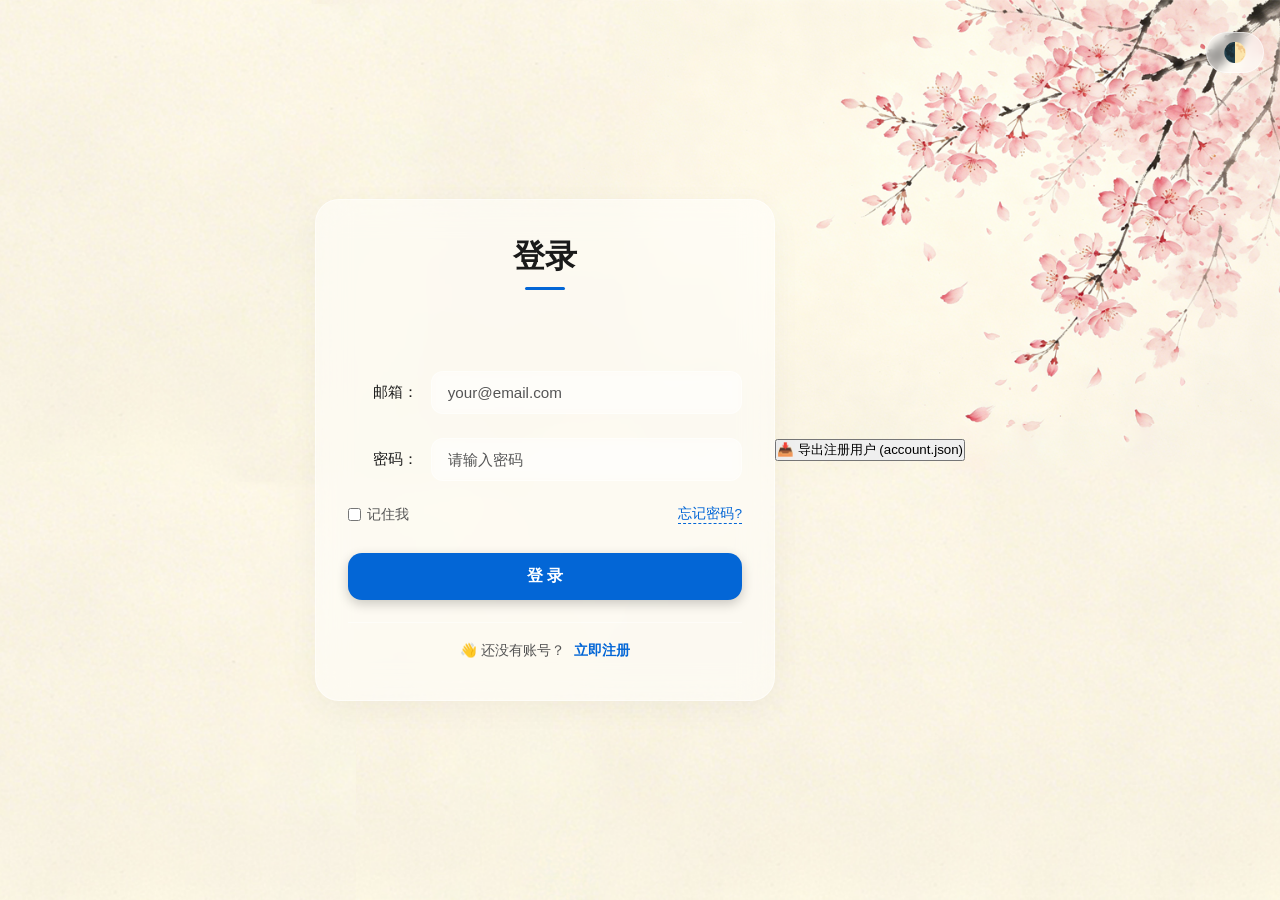
==== login.html @ 9a932646 "update" ====
<!DOCTYPE html>
<html lang="zh-CN">
<head>
    <meta charset="UTF-8">
    <meta name="viewport" content="width=device-width, initial-scale=1.0">
    <title>AsukaLin · 登录</title>

    <!-- 主题防闪烁 -->
    <script>
        (function () {
            const stored = localStorage.getItem('theme');
            const prefersDark = window.matchMedia('(prefers-color-scheme: dark)');
            if (stored) {
                document.documentElement.setAttribute('data-theme', stored);
            } else {
                document.documentElement.setAttribute('data-theme', prefersDark.matches ? 'dark' : 'light');
            }
        })();
    </script>

    <!-- 样式路径调整 -->
    <link rel="stylesheet" href="css/login.css">
</head>
<body>

    <button class="theme-toggle" id="themeToggle" aria-label="切换主题">🌓</button>

    <div class="login-card" id="authCard"></div>

        <div class="export-container">
        <button id="exportBtn" class="export-btn">
            📥 导出注册用户 (account.json)
        </button>
    </div>

    <!-- JS 路径调整 -->
    <script src="js/login.js"></script>
</body>
</html>
---- css/login.css ----
/* ==========================================
   login.css - 登录/注册页样式（继承博客主题）
   ========================================== */

/* ---------- 主题变量（与博客完全一致） ---------- */
:root,
[data-theme="dark"] {
    --bg: #1a1a2e;
    --bg-secondary: #16213e;
    --text: #e0e0e0;
    --text-secondary: #a0a0b0;
    --heading-color: #ffffff;
    --link: #8ab4f8;
    --border: #2a2a4a;
    --shadow: rgba(255,255,255,0.05);
    --bg-image: url('../images/element/motoko.jpg');
    --glass-bg: rgba(20, 30, 50, 0.6);
    --glass-border: rgba(255,255,255,0.15);
    --card-shadow: 0 8px 32px rgba(0,0,0,0.3);
    --glass-blur: 16px;
    --card-radius: 24px;
}

[data-theme="light"] {
    --bg: #fcf6e8;
    --bg-secondary: #f5f0e6;
    --text: #333333;
    --text-secondary: #555555;
    --heading-color: #1a1a1a;
    --link: #0366d6;
    --border: rgba(0,0,0,0.12);
    --shadow: rgba(0,0,0,0.06);
    --bg-image: url('../images/element/sakura.png');
    --glass-bg: rgba(255,255,255,0.5);
    --glass-border: rgba(255,255,255,0.5);
    --card-shadow: 0 8px 32px rgba(0,0,0,0.04);
    --glass-blur: 16px;
    --card-radius: 24px;
}

/* ---------- 全局 ---------- */
* {
    margin: 0;
    padding: 0;
    box-sizing: border-box;
}

body {
    min-height: 100vh;
    background-color: var(--bg);
    background-image: var(--bg-image);
    background-repeat: no-repeat;
    background-attachment: fixed;
    background-size: cover;
    background-position: center;
    display: flex;
    align-items: center;
    justify-content: center;
    font-family: "PingFang SC", "Microsoft YaHei", "Noto Sans SC", sans-serif;
    padding: 1.5rem;
    color: var(--text);
    transition: background-color 0.3s, background-image 0.3s;
}

/* ---------- 主题切换按钮（固定在右上角） ---------- */
.theme-toggle {
    position: fixed;
    top: 2rem;
    right: 1rem;
    z-index: 1000;
    background: var(--glass-bg);
    backdrop-filter: blur(5px);
    -webkit-backdrop-filter: blur(5px);
    border: 1px solid var(--glass-border);
    border-radius: 40px;
    padding: 0.5rem 1rem;
    font-size: 1.2rem;
    cursor: pointer;
    color: var(--text);
    transition: background-color 0.2s, border-color 0.2s;
}

.theme-toggle:hover {
    background: rgba(255,255,255,0.25);
}

/* ---------- 毛玻璃卡片（登录/注册共用） ---------- */
.login-card {
    width: 100%;
    max-width: 460px;
    background: var(--glass-bg);
    backdrop-filter: blur(var(--glass-blur));
    -webkit-backdrop-filter: blur(var(--glass-blur));
    border: 1px solid var(--glass-border);
    border-radius: var(--card-radius);
    box-shadow: var(--card-shadow);
    padding: 2.2rem 2rem 2.5rem;
    transition: transform 0.25s ease, box-shadow 0.3s ease;
}

.login-card:hover {
    transform: translateY(-2px);
}

/* 标题 */
.card-title {
    font-family: 'Noto Serif SC', serif;
    font-size: 2rem;
    font-weight: 700;
    color: var(--heading-color);
    text-align: center;
    margin-bottom: 1.8rem;
    position: relative;
}

.card-title::after {
    content: '';
    display: block;
    width: 40px;
    height: 3px;
    background: var(--link);
    border-radius: 4px;
    margin: 0.5rem auto 0;
}

/* ---------- 表单 ---------- */
.input-row {
    display: flex;
    align-items: center;
    gap: 0.8rem;
    margin-bottom: 1.5rem;
}

.input-row label {
    width: 70px;
    flex-shrink: 0;
    font-size: 0.95rem;
    font-weight: 500;
    color: var(--heading-color);
    text-align: right;
}

.input-row input {
    flex: 1;
    padding: 0.75rem 1rem;
    font-size: 0.95rem;
    background: rgba(255,255,255,0.2);
    border: 1px solid var(--glass-border);
    border-radius: 12px;
    outline: none;
    color: var(--text);
    font-family: inherit;
    transition: all 0.25s ease;
    backdrop-filter: blur(4px);
    -webkit-backdrop-filter: blur(4px);
}

.input-row input:focus {
    border-color: var(--link);
    background: rgba(255,255,255,0.3);
    box-shadow: 0 0 0 3px rgba(22,119,255,0.2);
}

.input-row input::placeholder {
    color: var(--text-secondary);
}

/* 选项行（记住我 + 忘记密码） */
.form-options {
    display: flex;
    justify-content: space-between;
    align-items: center;
    margin: 1.2rem 0 1.8rem;
    font-size: 0.85rem;
    color: var(--text-secondary);
}

.checkbox-label {
    display: flex;
    align-items: center;
    gap: 0.4rem;
    cursor: pointer;
    user-select: none;
}

.forgot-link {
    color: var(--link);
    text-decoration: none;
    border-bottom: 1px dashed var(--link);
}

.forgot-link:hover {
    opacity: 0.8;
}

/* 按钮 */
.btn-primary {
    width: 100%;
    padding: 0.8rem;
    background: var(--link);
    color: white;
    border: none;
    border-radius: 14px;
    font-size: 1rem;
    font-weight: 600;
    cursor: pointer;
    transition: transform 0.2s, box-shadow 0.2s;
    margin-bottom: 1rem;
    font-family: inherit;
    box-shadow: 0 4px 12px rgba(0,0,0,0.2);
}

.btn-primary:hover {
    transform: translateY(-1px);
    box-shadow: 0 8px 20px rgba(0,0,0,0.25);
}

.btn-primary:active {
    transform: translateY(1px);
}

/* 切换提示 */
.switch-prompt {
    text-align: center;
    font-size: 0.85rem;
    color: var(--text-secondary);
    border-top: 1px solid var(--glass-border);
    padding-top: 1.2rem;
    margin-top: 0.4rem;
}

.switch-prompt a {
    color: var(--link);
    text-decoration: none;
    font-weight: 600;
    margin-left: 0.3rem;
}

.switch-prompt a:hover {
    text-decoration: underline;
}

/* 消息区 */
.message-area {
    min-height: 2.5rem;
    text-align: center;
    margin-bottom: 0.8rem;
    font-size: 0.85rem;
}

.msg-error {
    color: #dc2626;
    background: rgba(255,240,240,0.7);
    padding: 0.3rem 1rem;
    border-radius: 20px;
    display: inline-block;
}

.msg-success {
    color: #059669;
    background: rgba(220,252,231,0.7);
    padding: 0.3rem 1rem;
    border-radius: 20px;
    display: inline-block;
}

/* 响应式 */
@media (max-width: 480px) {
    .login-card {
        padding: 1.8rem 1.5rem 2rem;
    }
    .input-row label {
        width: 60px;
        font-size: 0.9rem;
    }
}
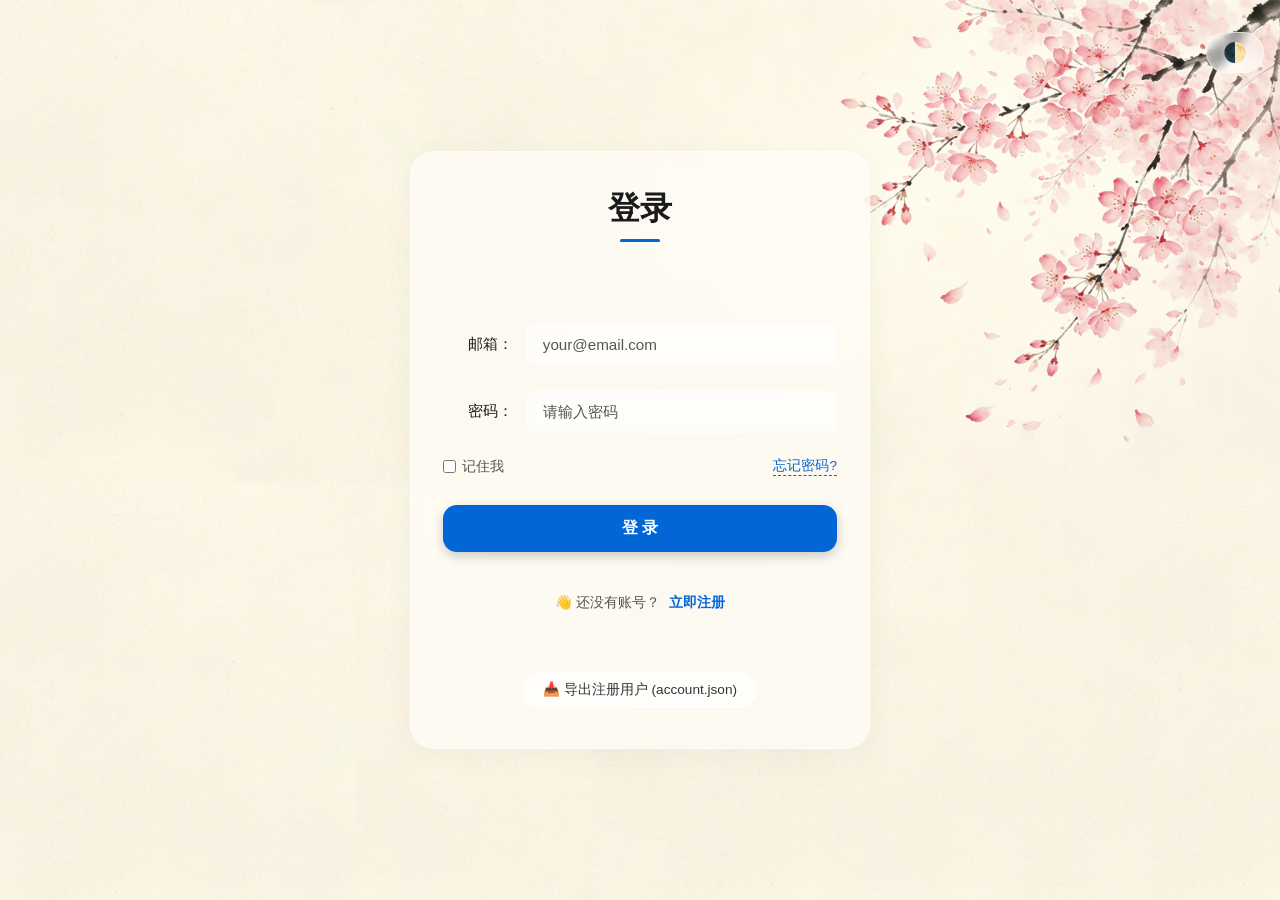
==== commit bd44329e: "update" ====
--- a/login.html
+++ b/login.html
@@ -27,12 +27,6 @@
 
     <div class="login-card" id="authCard"></div>
 
-        <div class="export-container">
-        <button id="exportBtn" class="export-btn">
-            📥 导出注册用户 (account.json)
-        </button>
-    </div>
-
     <!-- JS 路径调整 -->
     <script src="js/login.js"></script>
 </body>
--- a/css/login.css
+++ b/css/login.css
@@ -273,4 +273,29 @@
         width: 60px;
         font-size: 0.9rem;
     }
+}
+/* ---------- 导出按钮 ---------- */
+.export-btn {
+    display: inline-block;
+    background: var(--glass-bg);
+    backdrop-filter: blur(5px);
+    -webkit-backdrop-filter: blur(5px);
+    border: 1px solid var(--glass-border);
+    color: var(--text);
+    padding: 0.5rem 1.2rem;
+    border-radius: 2rem;
+    cursor: pointer;
+    font-size: 0.85rem;
+    font-family: inherit;
+    transition: background-color 0.2s;
+    margin-top: 1.5rem;
+}
+
+.export-btn:hover {
+    background: rgba(255, 255, 255, 0.25);
+}
+
+.export-container {
+    text-align: center;
+    margin-top: 1.5rem;
 }
